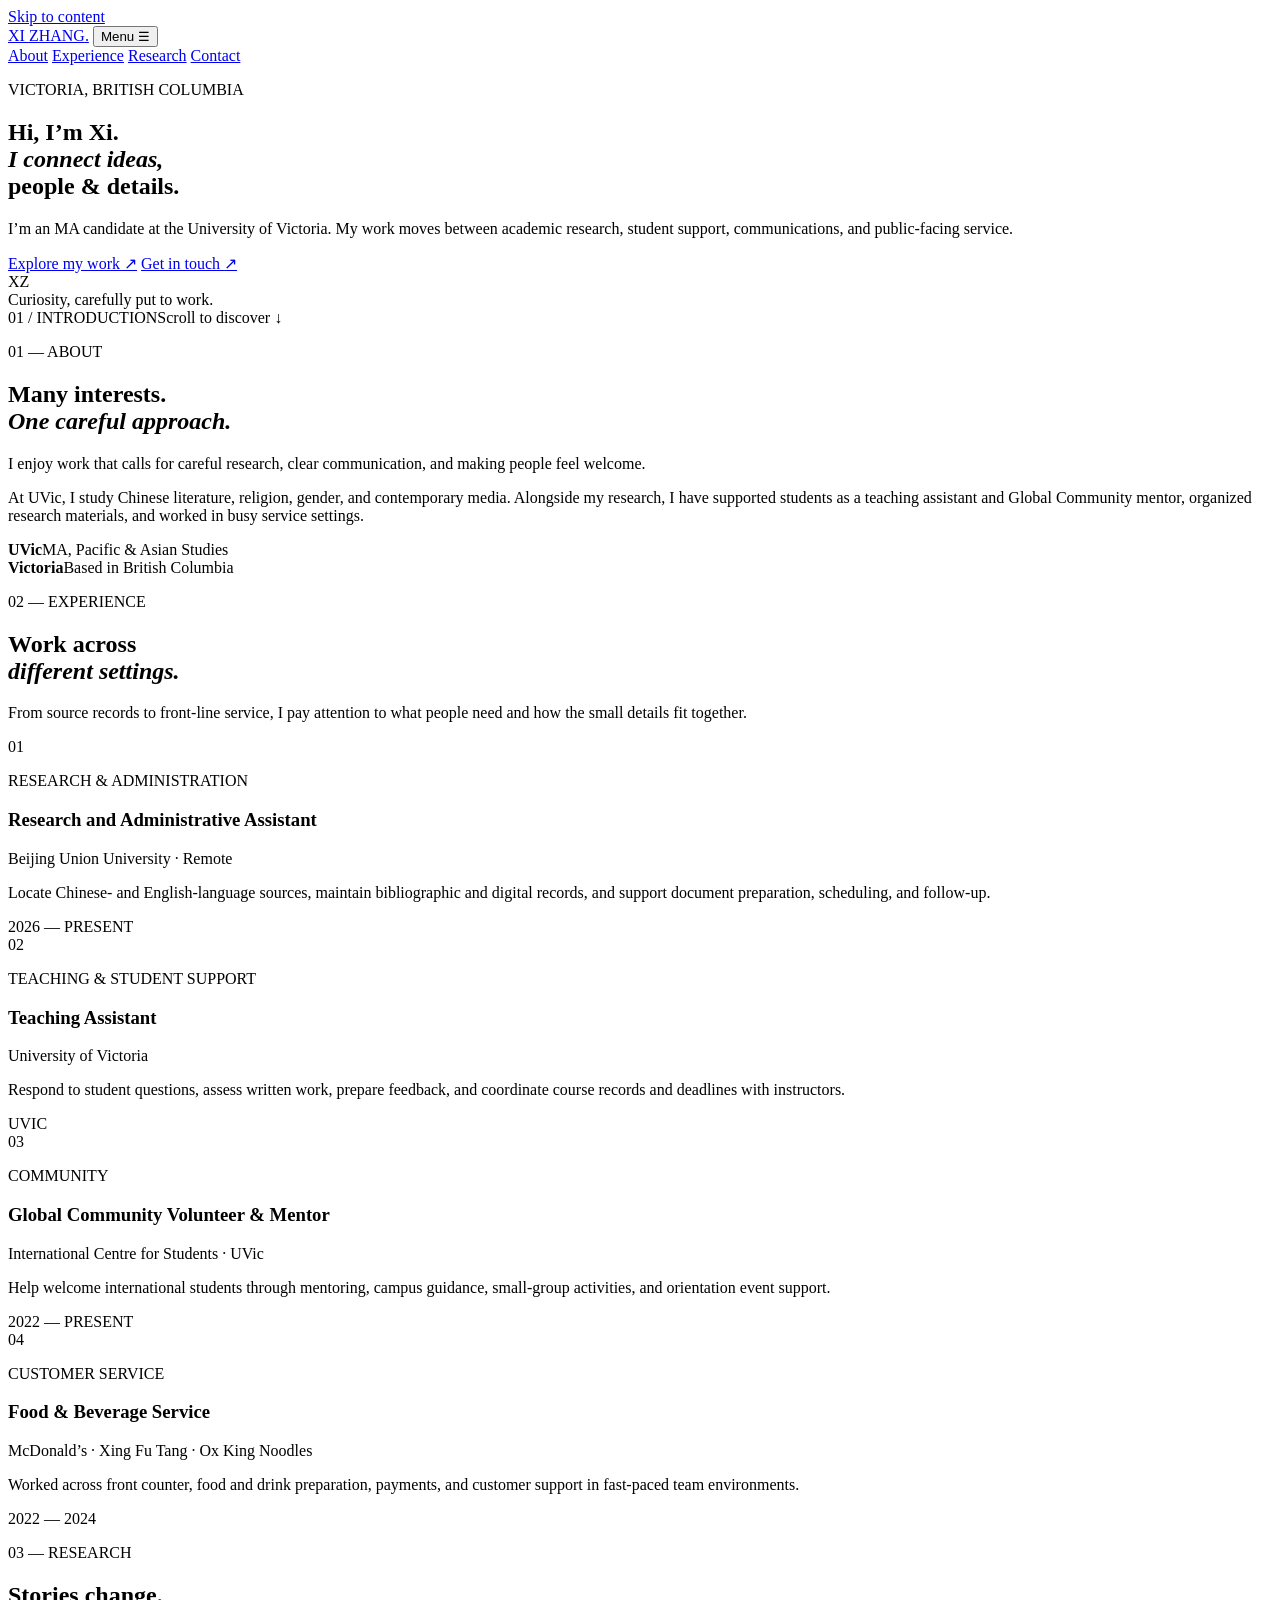
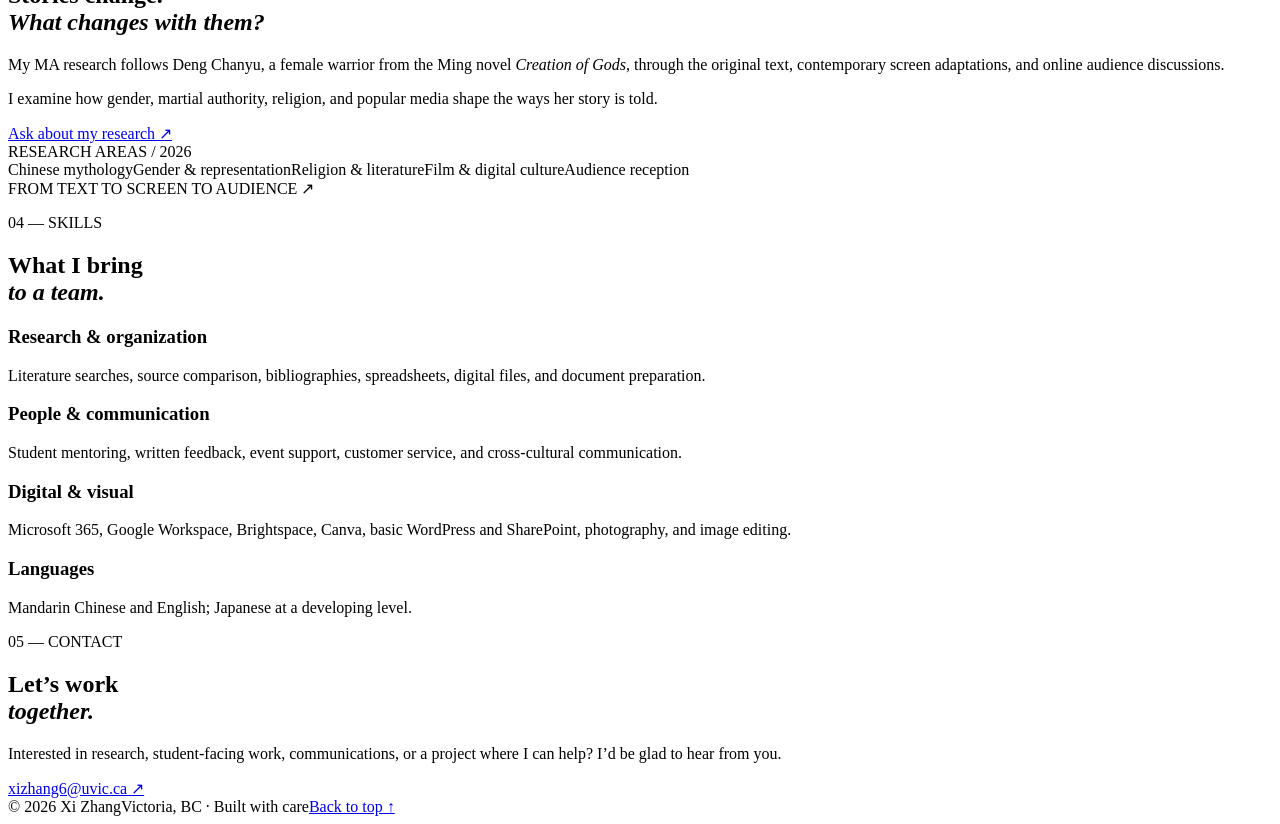
==== index.html @ 422dd157 "Add index.html for personal website" ====
<!doctype html>
<html lang="en">
<head>
  <meta charset="utf-8">
  <meta name="viewport" content="width=device-width, initial-scale=1">
  <meta name="description" content="Xi Zhang is an MA candidate in Pacific and Asian Studies at the University of Victoria, with experience in research, student support, communications, and customer service.">
  <meta name="theme-color" content="#f5f3ed">
  <title>Xi Zhang | Research, Community & Communication</title>
  <link rel="icon" href="favicon.svg" type="image/svg+xml">
  <link rel="stylesheet" href="styles.css">
</head>
<body>
  <a class="skip-link" href="#main">Skip to content</a>
  <header class="site-header">
    <div class="shell header-inner">
      <a class="wordmark" href="#top" aria-label="Xi Zhang, home">XI <span>ZHANG</span><span class="wordmark-dot">.</span></a>
      <button class="menu-button" type="button" aria-expanded="false" aria-controls="primary-nav">Menu <span aria-hidden="true">☰</span></button>
      <nav id="primary-nav" class="nav" aria-label="Primary navigation">
        <a href="#about">About</a>
        <a href="#experience">Experience</a>
        <a href="#research">Research</a>
        <a href="#contact">Contact</a>
      </nav>
    </div>
  </header>

  <main id="main">
    <section id="top" class="hero shell" aria-labelledby="hero-title">
      <div class="hero-copy">
        <p class="eyebrow"><span class="eyebrow-line"></span> VICTORIA, BRITISH COLUMBIA</p>
        <h1 id="hero-title">Hi, I’m Xi.<br><em>I connect ideas,</em><br>people &amp; details.</h1>
        <p class="hero-lede">I’m an MA candidate at the University of Victoria. My work moves between academic research, student support, communications, and public-facing service.</p>
        <div class="hero-actions">
          <a class="button button-dark" href="#experience">Explore my work <span aria-hidden="true">↗</span></a>
          <a class="text-link" href="mailto:xizhang6@uvic.ca">Get in touch <span aria-hidden="true">↗</span></a>
        </div>
      </div>
      <div class="hero-art" aria-hidden="true">
        <div class="art-grid"></div>
        <div class="art-orbit orbit-one"></div><div class="art-orbit orbit-two"></div>
        <div class="art-center"><span>X</span><span>Z</span></div>
        <div class="art-caption">Curiosity, carefully put to work.</div>
      </div>
      <div class="hero-foot"><span>01 / INTRODUCTION</span><span>Scroll to discover <span aria-hidden="true">↓</span></span></div>
    </section>

    <section id="about" class="section section-cream">
      <div class="shell about-grid">
        <div><p class="section-index">01 — ABOUT</p><h2>Many interests.<br><em>One careful approach.</em></h2></div>
        <div class="about-body">
          <p class="large-copy">I enjoy work that calls for careful research, clear communication, and making people feel welcome.</p>
          <p>At UVic, I study Chinese literature, religion, gender, and contemporary media. Alongside my research, I have supported students as a teaching assistant and Global Community mentor, organized research materials, and worked in busy service settings.</p>
          <div class="fact-row"><div><strong>UVic</strong><span>MA, Pacific &amp; Asian Studies</span></div><div><strong>Victoria</strong><span>Based in British Columbia</span></div></div>
        </div>
      </div>
    </section>

    <section id="experience" class="section shell experience-section">
      <div class="section-heading"><div><p class="section-index">02 — EXPERIENCE</p><h2>Work across<br><em>different settings.</em></h2></div><p>From source records to front-line service, I pay attention to what people need and how the small details fit together.</p></div>
      <div class="experience-list">
        <article class="experience-item"><div class="item-number">01</div><div><p class="item-kicker">RESEARCH &amp; ADMINISTRATION</p><h3>Research and Administrative Assistant</h3><p class="item-place">Beijing Union University · Remote</p></div><p>Locate Chinese- and English-language sources, maintain bibliographic and digital records, and support document preparation, scheduling, and follow-up.</p><span class="item-date">2026 — PRESENT</span></article>
        <article class="experience-item"><div class="item-number">02</div><div><p class="item-kicker">TEACHING &amp; STUDENT SUPPORT</p><h3>Teaching Assistant</h3><p class="item-place">University of Victoria</p></div><p>Respond to student questions, assess written work, prepare feedback, and coordinate course records and deadlines with instructors.</p><span class="item-date">UVIC</span></article>
        <article class="experience-item"><div class="item-number">03</div><div><p class="item-kicker">COMMUNITY</p><h3>Global Community Volunteer &amp; Mentor</h3><p class="item-place">International Centre for Students · UVic</p></div><p>Help welcome international students through mentoring, campus guidance, small-group activities, and orientation event support.</p><span class="item-date">2022 — PRESENT</span></article>
        <article class="experience-item"><div class="item-number">04</div><div><p class="item-kicker">CUSTOMER SERVICE</p><h3>Food &amp; Beverage Service</h3><p class="item-place">McDonald’s · Xing Fu Tang · Ox King Noodles</p></div><p>Worked across front counter, food and drink preparation, payments, and customer support in fast-paced team environments.</p><span class="item-date">2022 — 2024</span></article>
      </div>
    </section>

    <section id="research" class="section research-section">
      <div class="shell research-grid"><div><p class="section-index light">03 — RESEARCH</p><h2>Stories change.<br><em>What changes with them?</em></h2><p>My MA research follows Deng Chanyu, a female warrior from the Ming novel <cite>Creation of Gods</cite>, through the original text, contemporary screen adaptations, and online audience discussions.</p><p>I examine how gender, martial authority, religion, and popular media shape the ways her story is told.</p><a class="light-link" href="mailto:xizhang6@uvic.ca?subject=Research%20inquiry">Ask about my research <span aria-hidden="true">↗</span></a></div><div class="research-card"><span class="card-corner">RESEARCH AREAS / 2026</span><div class="research-terms"><span>Chinese mythology</span><span>Gender &amp; representation</span><span>Religion &amp; literature</span><span>Film &amp; digital culture</span><span>Audience reception</span></div><span class="card-bottom">FROM TEXT TO SCREEN TO AUDIENCE <span aria-hidden="true">↗</span></span></div></div>
    </section>

    <section class="section shell skills-section" aria-labelledby="skills-title"><div><p class="section-index">04 — SKILLS</p><h2 id="skills-title">What I bring<br><em>to a team.</em></h2></div><div class="skill-columns"><div><h3>Research &amp; organization</h3><p>Literature searches, source comparison, bibliographies, spreadsheets, digital files, and document preparation.</p></div><div><h3>People &amp; communication</h3><p>Student mentoring, written feedback, event support, customer service, and cross-cultural communication.</p></div><div><h3>Digital &amp; visual</h3><p>Microsoft 365, Google Workspace, Brightspace, Canva, basic WordPress and SharePoint, photography, and image editing.</p></div><div><h3>Languages</h3><p>Mandarin Chinese and English; Japanese at a developing level.</p></div></div></section>

    <section id="contact" class="contact-section"><div class="shell contact-inner"><p class="section-index light">05 — CONTACT</p><h2>Let’s work<br><em>together.</em></h2><p>Interested in research, student-facing work, communications, or a project where I can help? I’d be glad to hear from you.</p><a class="email-link" href="mailto:xizhang6@uvic.ca">xizhang6@uvic.ca <span aria-hidden="true">↗</span></a><div class="footer-line"><span>© <span id="year">2026</span> Xi Zhang</span><span>Victoria, BC · Built with care</span><a href="#top">Back to top ↑</a></div></div></section>
  </main>
  <script src="script.js" defer></script>
</body>
</html>
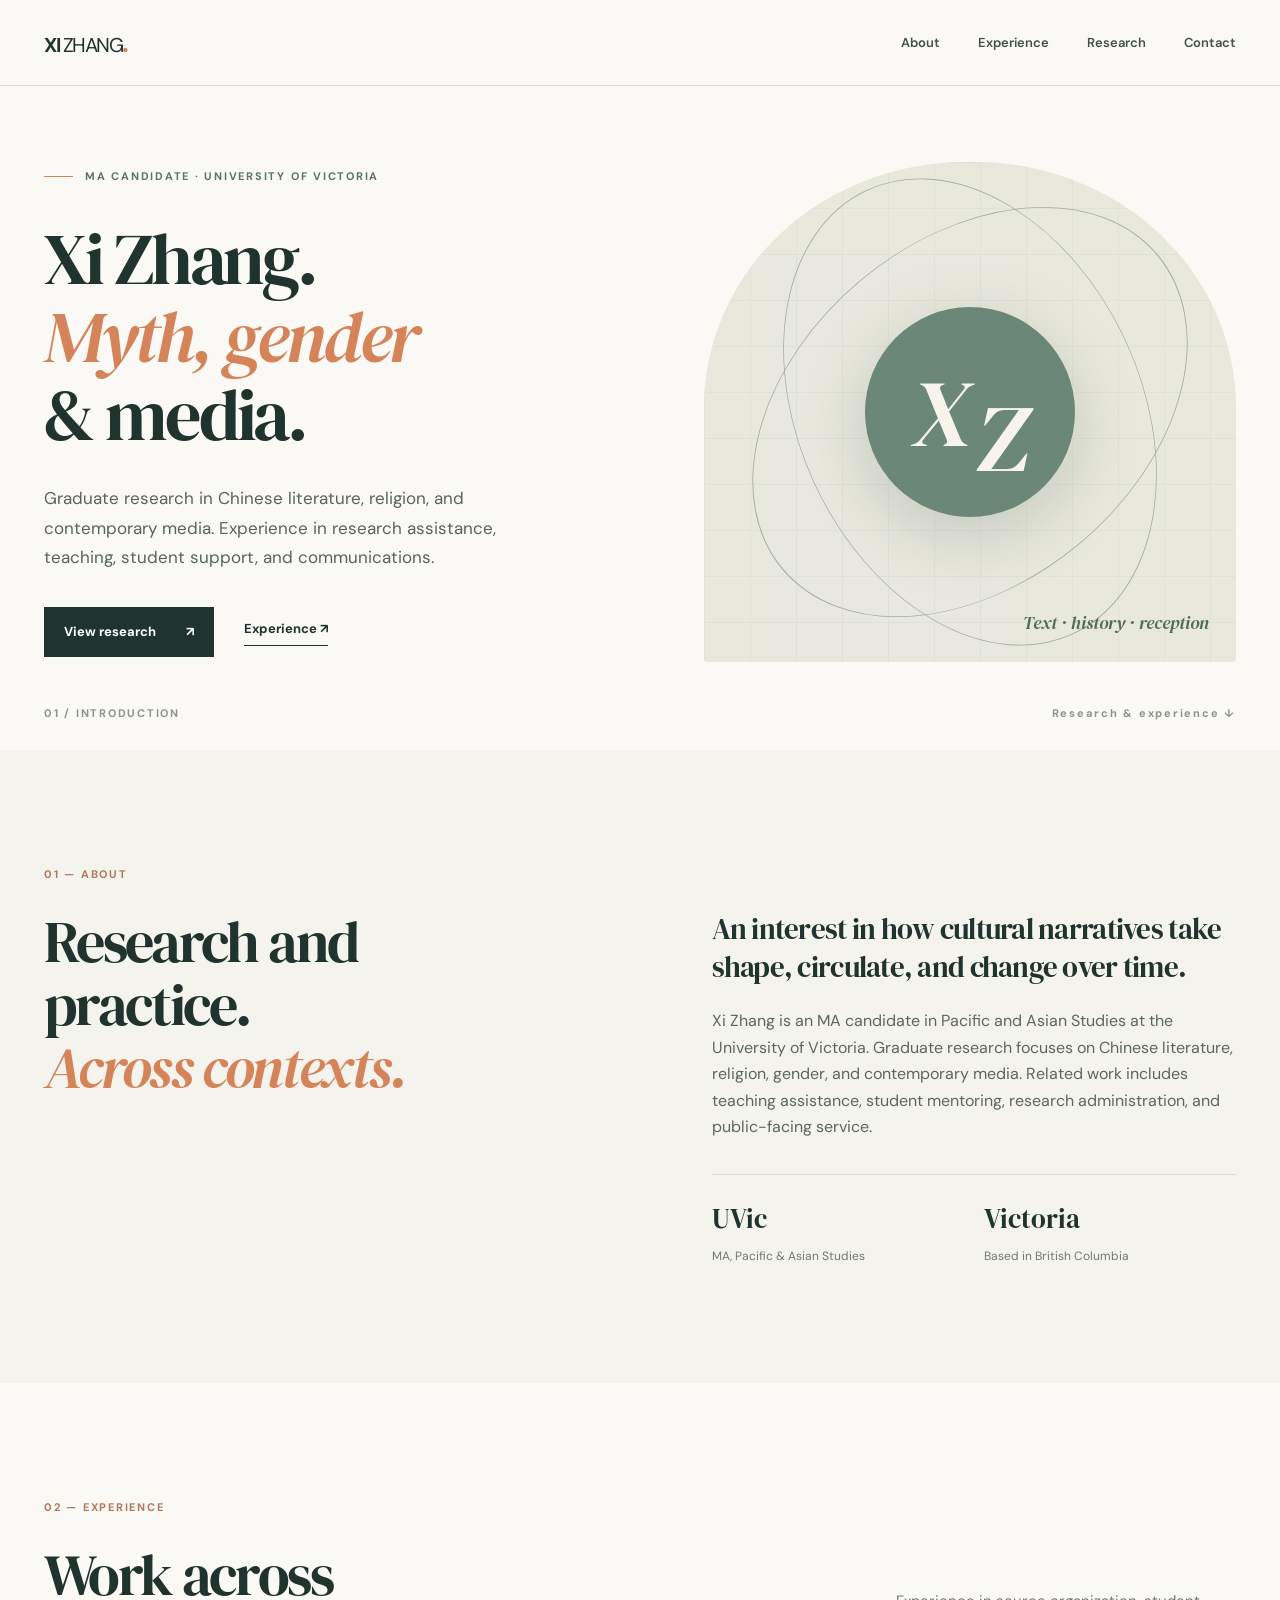
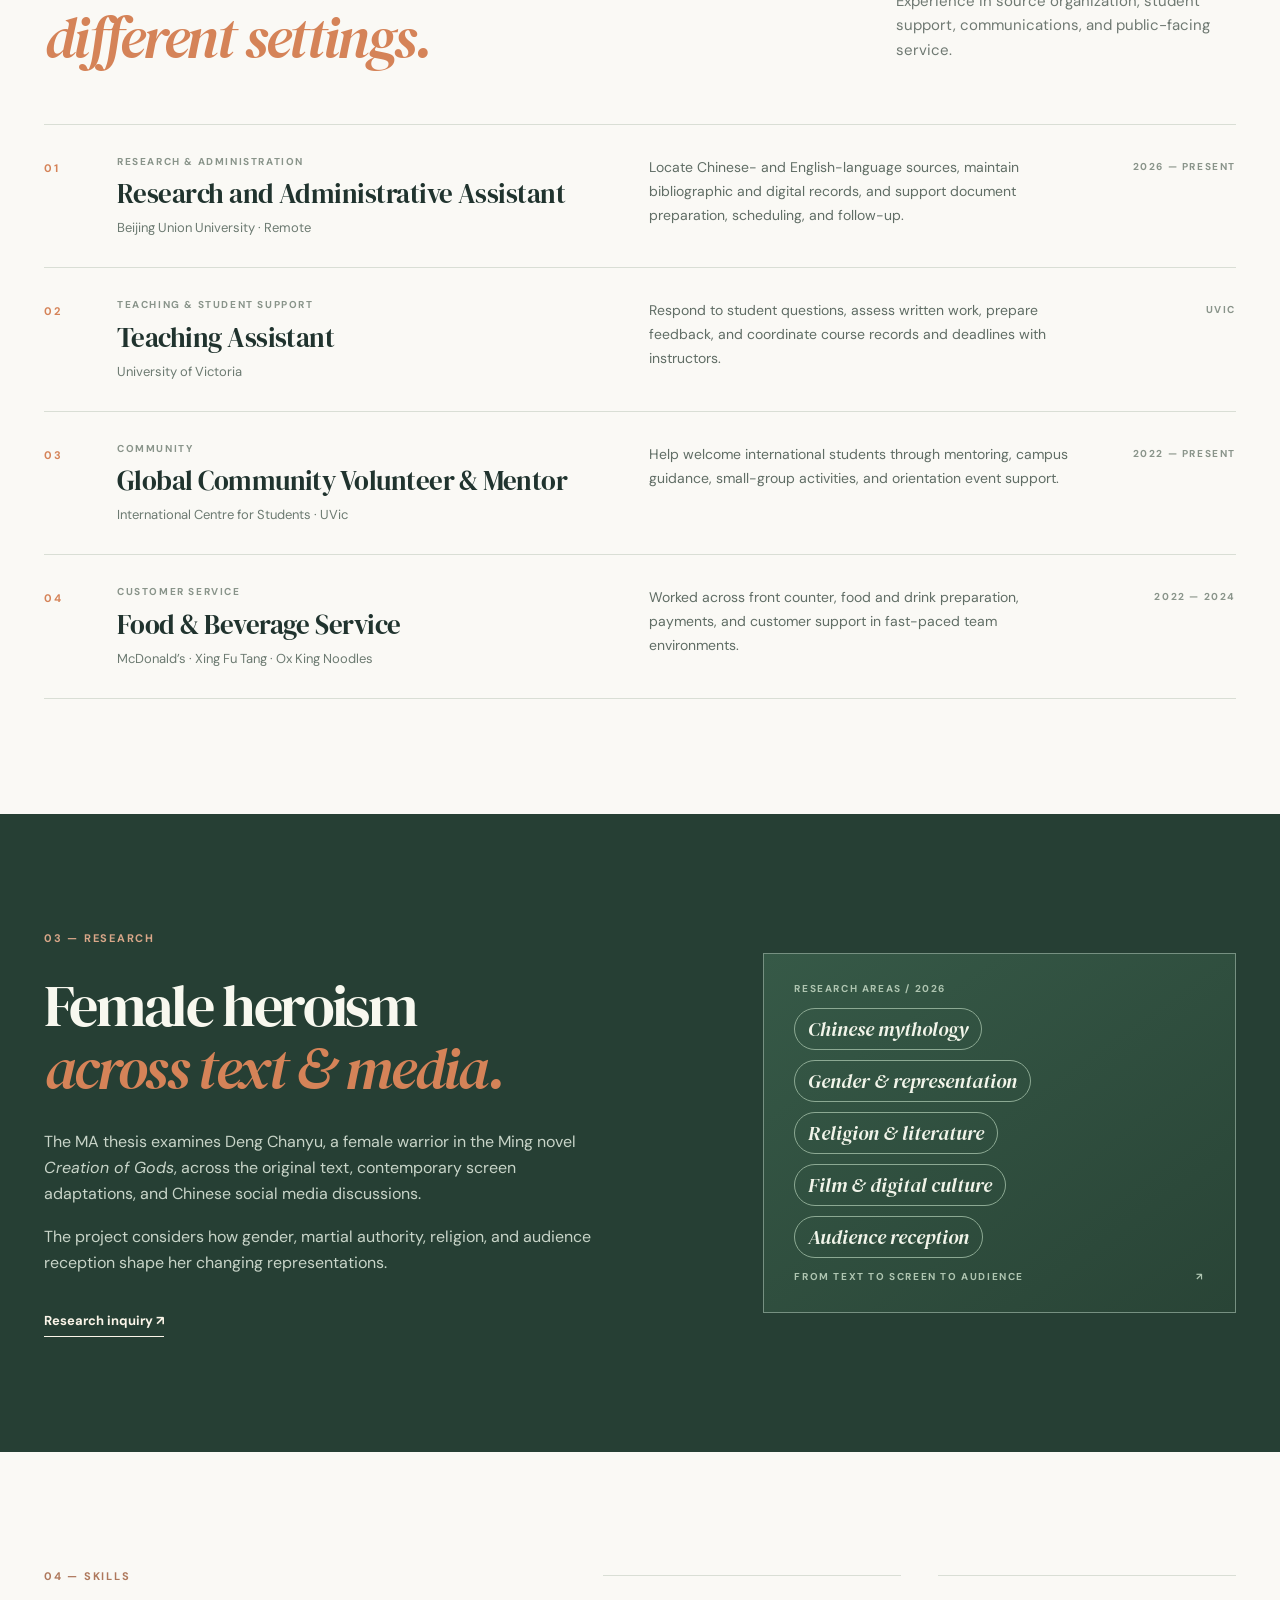
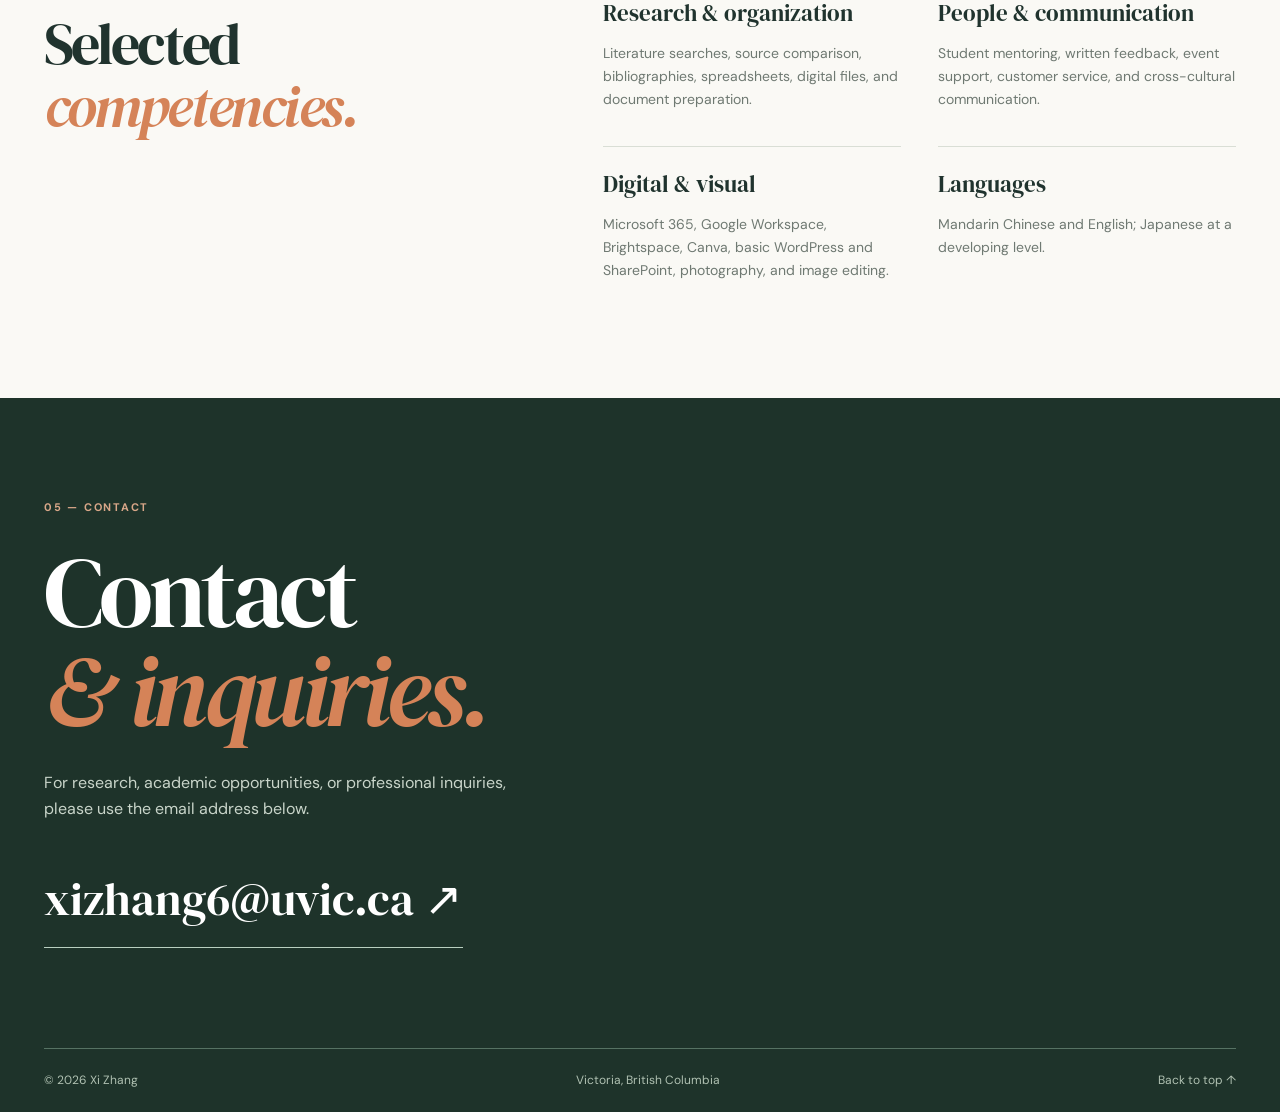
==== commit 059fa15a: "Use academic tone and third-person copy across website" ====
--- a/index.html
+++ b/index.html
@@ -5,7 +5,7 @@
   <meta name="viewport" content="width=device-width, initial-scale=1">
   <meta name="description" content="Xi Zhang is an MA candidate in Pacific and Asian Studies at the University of Victoria, with experience in research, student support, communications, and customer service.">
   <meta name="theme-color" content="#f5f3ed">
-  <title>Xi Zhang | Research, Community & Communication</title>
+  <title>Xi Zhang | Chinese Mythology, Gender & Media</title>
   <link rel="icon" href="favicon.svg" type="image/svg+xml">
   <link rel="stylesheet" href="styles.css">
 </head>
@@ -27,36 +27,36 @@
   <main id="main">
     <section id="top" class="hero shell" aria-labelledby="hero-title">
       <div class="hero-copy">
-        <p class="eyebrow"><span class="eyebrow-line"></span> VICTORIA, BRITISH COLUMBIA</p>
-        <h1 id="hero-title">Hi, I’m Xi.<br><em>I connect ideas,</em><br>people &amp; details.</h1>
-        <p class="hero-lede">I’m an MA candidate at the University of Victoria. My work moves between academic research, student support, communications, and public-facing service.</p>
+        <p class="eyebrow"><span class="eyebrow-line"></span> MA CANDIDATE · UNIVERSITY OF VICTORIA</p>
+        <h1 id="hero-title">Xi Zhang.<br><em>Myth, gender</em><br>&amp; media.</h1>
+        <p class="hero-lede">Graduate research in Chinese literature, religion, and contemporary media. Experience in research assistance, teaching, student support, and communications.</p>
         <div class="hero-actions">
-          <a class="button button-dark" href="#experience">Explore my work <span aria-hidden="true">↗</span></a>
-          <a class="text-link" href="mailto:xizhang6@uvic.ca">Get in touch <span aria-hidden="true">↗</span></a>
+          <a class="button button-dark" href="#research">View research <span aria-hidden="true">↗</span></a>
+          <a class="text-link" href="#experience">Experience <span aria-hidden="true">↗</span></a>
         </div>
       </div>
       <div class="hero-art" aria-hidden="true">
         <div class="art-grid"></div>
         <div class="art-orbit orbit-one"></div><div class="art-orbit orbit-two"></div>
         <div class="art-center"><span>X</span><span>Z</span></div>
-        <div class="art-caption">Curiosity, carefully put to work.</div>
+        <div class="art-caption">Text · history · reception</div>
       </div>
-      <div class="hero-foot"><span>01 / INTRODUCTION</span><span>Scroll to discover <span aria-hidden="true">↓</span></span></div>
+      <div class="hero-foot"><span>01 / INTRODUCTION</span><span>Research &amp; experience <span aria-hidden="true">↓</span></span></div>
     </section>
 
     <section id="about" class="section section-cream">
       <div class="shell about-grid">
-        <div><p class="section-index">01 — ABOUT</p><h2>Many interests.<br><em>One careful approach.</em></h2></div>
+        <div><p class="section-index">01 — ABOUT</p><h2>Research and practice.<br><em>Across contexts.</em></h2></div>
         <div class="about-body">
-          <p class="large-copy">I enjoy work that calls for careful research, clear communication, and making people feel welcome.</p>
-          <p>At UVic, I study Chinese literature, religion, gender, and contemporary media. Alongside my research, I have supported students as a teaching assistant and Global Community mentor, organized research materials, and worked in busy service settings.</p>
+          <p class="large-copy">An interest in how cultural narratives take shape, circulate, and change over time.</p>
+          <p>Xi Zhang is an MA candidate in Pacific and Asian Studies at the University of Victoria. Graduate research focuses on Chinese literature, religion, gender, and contemporary media. Related work includes teaching assistance, student mentoring, research administration, and public-facing service.</p>
           <div class="fact-row"><div><strong>UVic</strong><span>MA, Pacific &amp; Asian Studies</span></div><div><strong>Victoria</strong><span>Based in British Columbia</span></div></div>
         </div>
       </div>
     </section>
 
     <section id="experience" class="section shell experience-section">
-      <div class="section-heading"><div><p class="section-index">02 — EXPERIENCE</p><h2>Work across<br><em>different settings.</em></h2></div><p>From source records to front-line service, I pay attention to what people need and how the small details fit together.</p></div>
+      <div class="section-heading"><div><p class="section-index">02 — EXPERIENCE</p><h2>Work across<br><em>different settings.</em></h2></div><p>Experience in source organization, student support, communications, and public-facing service.</p></div>
       <div class="experience-list">
         <article class="experience-item"><div class="item-number">01</div><div><p class="item-kicker">RESEARCH &amp; ADMINISTRATION</p><h3>Research and Administrative Assistant</h3><p class="item-place">Beijing Union University · Remote</p></div><p>Locate Chinese- and English-language sources, maintain bibliographic and digital records, and support document preparation, scheduling, and follow-up.</p><span class="item-date">2026 — PRESENT</span></article>
         <article class="experience-item"><div class="item-number">02</div><div><p class="item-kicker">TEACHING &amp; STUDENT SUPPORT</p><h3>Teaching Assistant</h3><p class="item-place">University of Victoria</p></div><p>Respond to student questions, assess written work, prepare feedback, and coordinate course records and deadlines with instructors.</p><span class="item-date">UVIC</span></article>
@@ -66,12 +66,12 @@
     </section>
 
     <section id="research" class="section research-section">
-      <div class="shell research-grid"><div><p class="section-index light">03 — RESEARCH</p><h2>Stories change.<br><em>What changes with them?</em></h2><p>My MA research follows Deng Chanyu, a female warrior from the Ming novel <cite>Creation of Gods</cite>, through the original text, contemporary screen adaptations, and online audience discussions.</p><p>I examine how gender, martial authority, religion, and popular media shape the ways her story is told.</p><a class="light-link" href="mailto:xizhang6@uvic.ca?subject=Research%20inquiry">Ask about my research <span aria-hidden="true">↗</span></a></div><div class="research-card"><span class="card-corner">RESEARCH AREAS / 2026</span><div class="research-terms"><span>Chinese mythology</span><span>Gender &amp; representation</span><span>Religion &amp; literature</span><span>Film &amp; digital culture</span><span>Audience reception</span></div><span class="card-bottom">FROM TEXT TO SCREEN TO AUDIENCE <span aria-hidden="true">↗</span></span></div></div>
+      <div class="shell research-grid"><div><p class="section-index light">03 — RESEARCH</p><h2>Female heroism<br><em>across text &amp; media.</em></h2><p>The MA thesis examines Deng Chanyu, a female warrior in the Ming novel <cite>Creation of Gods</cite>, across the original text, contemporary screen adaptations, and Chinese social media discussions.</p><p>The project considers how gender, martial authority, religion, and audience reception shape her changing representations.</p><a class="light-link" href="mailto:xizhang6@uvic.ca?subject=Research%20inquiry">Research inquiry <span aria-hidden="true">↗</span></a></div><div class="research-card"><span class="card-corner">RESEARCH AREAS / 2026</span><div class="research-terms"><span>Chinese mythology</span><span>Gender &amp; representation</span><span>Religion &amp; literature</span><span>Film &amp; digital culture</span><span>Audience reception</span></div><span class="card-bottom">FROM TEXT TO SCREEN TO AUDIENCE <span aria-hidden="true">↗</span></span></div></div>
     </section>
 
-    <section class="section shell skills-section" aria-labelledby="skills-title"><div><p class="section-index">04 — SKILLS</p><h2 id="skills-title">What I bring<br><em>to a team.</em></h2></div><div class="skill-columns"><div><h3>Research &amp; organization</h3><p>Literature searches, source comparison, bibliographies, spreadsheets, digital files, and document preparation.</p></div><div><h3>People &amp; communication</h3><p>Student mentoring, written feedback, event support, customer service, and cross-cultural communication.</p></div><div><h3>Digital &amp; visual</h3><p>Microsoft 365, Google Workspace, Brightspace, Canva, basic WordPress and SharePoint, photography, and image editing.</p></div><div><h3>Languages</h3><p>Mandarin Chinese and English; Japanese at a developing level.</p></div></div></section>
+    <section class="section shell skills-section" aria-labelledby="skills-title"><div><p class="section-index">04 — SKILLS</p><h2 id="skills-title">Selected<br><em>competencies.</em></h2></div><div class="skill-columns"><div><h3>Research &amp; organization</h3><p>Literature searches, source comparison, bibliographies, spreadsheets, digital files, and document preparation.</p></div><div><h3>People &amp; communication</h3><p>Student mentoring, written feedback, event support, customer service, and cross-cultural communication.</p></div><div><h3>Digital &amp; visual</h3><p>Microsoft 365, Google Workspace, Brightspace, Canva, basic WordPress and SharePoint, photography, and image editing.</p></div><div><h3>Languages</h3><p>Mandarin Chinese and English; Japanese at a developing level.</p></div></div></section>
 
-    <section id="contact" class="contact-section"><div class="shell contact-inner"><p class="section-index light">05 — CONTACT</p><h2>Let’s work<br><em>together.</em></h2><p>Interested in research, student-facing work, communications, or a project where I can help? I’d be glad to hear from you.</p><a class="email-link" href="mailto:xizhang6@uvic.ca">xizhang6@uvic.ca <span aria-hidden="true">↗</span></a><div class="footer-line"><span>© <span id="year">2026</span> Xi Zhang</span><span>Victoria, BC · Built with care</span><a href="#top">Back to top ↑</a></div></div></section>
+    <section id="contact" class="contact-section"><div class="shell contact-inner"><p class="section-index light">05 — CONTACT</p><h2>Contact<br><em>&amp; inquiries.</em></h2><p>For research, academic opportunities, or professional inquiries, please use the email address below.</p><a class="email-link" href="mailto:xizhang6@uvic.ca">xizhang6@uvic.ca <span aria-hidden="true">↗</span></a><div class="footer-line"><span>© <span id="year">2026</span> Xi Zhang</span><span>Victoria, British Columbia</span><a href="#top">Back to top ↑</a></div></div></section>
   </main>
   <script src="script.js" defer></script>
 </body>
--- a/styles.css
+++ b/styles.css
@@ -0,0 +1,5 @@
+@import url('https://fonts.googleapis.com/css2?family=DM+Sans:wght@400;500;600;700&family=DM+Serif+Display:ital@0;1&display=swap');
+:root{--ink:#20332e;--cream:#f5f3ed;--paper:#faf9f5;--muted:#6f7972;--line:#d9ded5;--orange:#d58358;--serif:'DM Serif Display',Georgia,serif;--sans:'DM Sans',Arial,sans-serif}*{box-sizing:border-box}html{scroll-behavior:smooth}body{margin:0;background:var(--paper);color:var(--ink);font-family:var(--sans);font-size:16px;line-height:1.65}a{color:inherit}button{font:inherit}.shell{width:min(100% - 88px,1220px);margin-inline:auto}.skip-link{position:absolute;top:-60px;left:16px;z-index:10;background:white;padding:10px 14px}.skip-link:focus{top:8px}.site-header{height:86px;border-bottom:1px solid var(--line);background:var(--paper);position:relative;z-index:5}.header-inner{height:100%;display:flex;align-items:center;justify-content:space-between}.wordmark{font-size:20px;font-weight:700;letter-spacing:-.075em;text-decoration:none;line-height:1}.wordmark span:not(.wordmark-dot){font-weight:400}.wordmark-dot{color:var(--orange);font-size:27px}.nav{display:flex;gap:38px}.nav a{text-decoration:none;color:#41504a;font-size:13px;font-weight:600}.nav a:hover,.nav a:focus-visible,.text-link:hover{color:#bb6d46}.menu-button{display:none}.hero{min-height:660px;display:grid;grid-template-columns:1.06fr .94fr;gap:5%;align-items:center;position:relative;padding-block:76px 88px}.hero-copy{z-index:1}.eyebrow,.section-index,.item-kicker,.item-date,.item-number,.card-corner,.card-bottom,.hero-foot{font-size:11px;letter-spacing:.16em;font-weight:700}.eyebrow{display:flex;gap:12px;align-items:center;margin:0 0 34px;color:#5b7467}.eyebrow-line{width:29px;height:1px;background:var(--orange)}h1,h2,h3,p{margin-top:0}h1,h2{font-family:var(--serif);font-weight:400;letter-spacing:-.046em;line-height:1.09}h1{font-size:clamp(56px,5.6vw,88px);margin:0 0 30px}h1 em,h2 em{font-weight:400;color:var(--orange)}.hero-lede{max-width:505px;font-size:17px;line-height:1.75;color:#57635d;margin-bottom:34px}.hero-actions{display:flex;align-items:center;gap:30px}.button{display:inline-flex;gap:30px;align-items:center;padding:14px 20px;text-decoration:none;font-size:13px;font-weight:700}.button-dark{background:var(--ink);color:white}.button-dark:hover{background:#365c4d}.text-link,.light-link{font-weight:700;font-size:13px;text-decoration:none;border-bottom:1px solid currentColor;padding-bottom:5px}.hero-art{height:500px;background:#e9e8de;position:relative;overflow:hidden;border-radius:49% 49% 3px 3px}.art-grid{position:absolute;inset:0;background-image:linear-gradient(#cdd4c9 1px,transparent 1px),linear-gradient(90deg,#cdd4c9 1px,transparent 1px);background-size:46px 46px;opacity:.32}.art-orbit{position:absolute;border:1px solid #a3ae9f;border-radius:50%;width:490px;height:490px;top:50%;left:50%;transform:translate(-50%,-50%) rotate(-25deg) scaleX(.7)}.orbit-two{transform:translate(-50%,-50%) rotate(50deg) scaleX(.7)}.art-center{position:absolute;top:50%;left:50%;transform:translate(-50%,-50%);width:210px;height:210px;background:#6b8778;border-radius:50%;display:flex;align-items:center;justify-content:center;gap:7px;color:#f8f4ec;font-family:var(--serif);font-size:95px;font-style:italic;line-height:1;box-shadow:0 18px 65px #56705d40}.art-center span:last-child{transform:translateY(25px)}.art-caption{position:absolute;bottom:24px;right:27px;font-family:var(--serif);font-style:italic;font-size:18px;color:#536d5c}.hero-foot{position:absolute;left:0;right:0;bottom:28px;display:flex;justify-content:space-between;color:#89948a}.section{padding-block:115px}.section-cream{background:var(--cream)}.about-grid{display:grid;grid-template-columns:1fr 1fr;gap:12%}.section-index{color:#ae785c;margin:0 0 28px}.section-index.light{color:#d9a789}h2{font-size:clamp(45px,4.5vw,68px);margin:0}.about-body{padding-top:46px}.about-body p{color:#5a675f}.about-body .large-copy{font-family:var(--serif);font-size:29px;line-height:1.3;color:var(--ink);letter-spacing:-.025em;margin-bottom:22px}.fact-row{display:grid;grid-template-columns:1fr 1fr;border-top:1px solid var(--line);margin-top:34px;padding-top:22px;gap:20px}.fact-row strong{display:block;font-family:var(--serif);font-size:27px;font-weight:400}.fact-row span{font-size:12px;color:var(--muted)}.section-heading{display:flex;align-items:end;justify-content:space-between;gap:65px;margin-bottom:54px}.section-heading>p{max-width:340px;color:var(--muted);font-size:15px;margin-bottom:7px}.experience-list{border-top:1px solid var(--line)}.experience-item{display:grid;grid-template-columns:45px minmax(265px,1.15fr) minmax(220px,1fr) 120px;gap:28px;padding:29px 0;border-bottom:1px solid var(--line);align-items:start}.item-number{color:var(--orange);padding-top:5px}.item-kicker{color:#89948a;font-size:10px;margin-bottom:8px}.experience-item h3{font-family:var(--serif);font-size:27px;font-weight:400;line-height:1.17;letter-spacing:-.02em;margin-bottom:7px}.item-place{font-size:13px;color:#6c7a71;margin-bottom:0}.experience-item>p{font-size:14px;color:#606d65;line-height:1.7;margin:2px 0 0}.item-date{color:#89948a;text-align:right;padding-top:5px;font-size:10px}.research-section{background:#263f34;color:#f8f8ef}.research-grid{display:grid;grid-template-columns:1fr .82fr;gap:12%;align-items:center}.research-grid h2{margin-bottom:28px}.research-grid>div>p:not(.section-index){color:#c8d4c8;max-width:560px}.research-grid cite{font-style:italic}.light-link{display:inline-block;margin-top:17px;color:#fbf5e9}.research-card{min-height:360px;border:1px solid #769081;padding:27px 30px;display:flex;flex-direction:column;justify-content:space-between;background:linear-gradient(145deg,#365947,#294436)}.card-corner,.card-bottom{color:#afc5b1;font-size:10px}.research-terms{display:flex;flex-wrap:wrap;gap:10px}.research-terms span{border:1px solid #8ca993;border-radius:100px;padding:8px 13px;font-family:var(--serif);font-style:italic;font-size:20px;line-height:1.2;color:#f1f4e9}.card-bottom{display:flex;justify-content:space-between}.skills-section{display:grid;grid-template-columns:.82fr 1.18fr;gap:10%}.skill-columns{display:grid;grid-template-columns:1fr 1fr;gap:35px 37px;padding-top:8px}.skill-columns>div{border-top:1px solid var(--line);padding-top:19px}.skill-columns h3{font-family:var(--serif);font-size:23px;font-weight:400;margin-bottom:9px}.skill-columns p{color:var(--muted);font-size:14px;margin:0}.contact-section{background:#1e332a;color:white;padding-top:100px}.contact-inner h2{font-size:clamp(62px,7.7vw,120px);line-height:1;margin-bottom:29px}.contact-inner>p:not(.section-index){color:#c9d5ca;max-width:490px}.email-link{display:inline-block;margin:22px 0 100px;font-family:var(--serif);font-size:clamp(27px,3.6vw,52px);text-decoration:none;border-bottom:1px solid #b9cfc0;padding-bottom:10px;overflow-wrap:anywhere}.email-link:hover{color:#e0ab87}.footer-line{display:flex;justify-content:space-between;gap:20px;border-top:1px solid #567263;padding:22px 0;font-size:12px;color:#b0c1b2}.footer-line a{text-decoration:none}.footer-line a:hover{color:white}a:focus-visible,button:focus-visible{outline:3px solid var(--orange);outline-offset:4px}
+@media(max-width:900px){.shell{width:min(100% - 48px,1220px)}.hero{min-height:0;grid-template-columns:1fr .75fr;gap:25px;padding-block:80px 90px}.hero-art{height:400px}h1{font-size:clamp(50px,6vw,75px)}.experience-item{grid-template-columns:35px 1fr 1fr;gap:17px}.item-date{grid-column:2 / -1;text-align:left;padding:0}.research-grid{gap:6%}}
+@media(max-width:680px){.shell{width:min(100% - 36px,1220px)}.site-header{height:70px}.menu-button{display:flex;align-items:center;gap:9px;background:none;border:0;color:var(--ink);font-weight:700;cursor:pointer}.nav{display:none;position:absolute;top:70px;left:0;right:0;background:var(--paper);padding:18px;box-shadow:0 10px 18px #20332e19;flex-direction:column;gap:0}.nav.open{display:flex}.nav a{padding:11px 7px}.hero{display:flex;flex-direction:column;align-items:stretch;padding:65px 0 75px;gap:42px}.hero h1{font-size:clamp(51px,12vw,76px)}.hero-art{height:300px;border-radius:170px 170px 3px 3px}.art-orbit{width:330px;height:330px}.art-center{width:150px;height:150px;font-size:70px}.hero-foot{bottom:22px}.section{padding-block:76px}.about-grid,.research-grid,.skills-section{grid-template-columns:1fr;gap:32px}.about-body{padding-top:0}.section-heading{display:block;margin-bottom:35px}.section-heading>p{margin-top:23px}.experience-item{grid-template-columns:27px 1fr;gap:7px 14px}.experience-item>p,.item-date{grid-column:2;max-width:440px}.experience-item>p{margin-top:5px}.item-date{margin-top:5px}.research-card{min-height:300px}.skills-section{gap:32px}.skill-columns{gap:30px 20px}.contact-section{padding-top:76px}.email-link{margin-bottom:76px}.footer-line{flex-wrap:wrap}}
+@media(max-width:420px){.hero-actions{gap:20px}.button{gap:10px;padding:13px 15px}.hero-lede{font-size:15px}.skill-columns{grid-template-columns:1fr}.fact-row{grid-template-columns:1fr 1fr}.footer-line span:nth-child(2){display:none}}@media(prefers-reduced-motion:reduce){html{scroll-behavior:auto}}
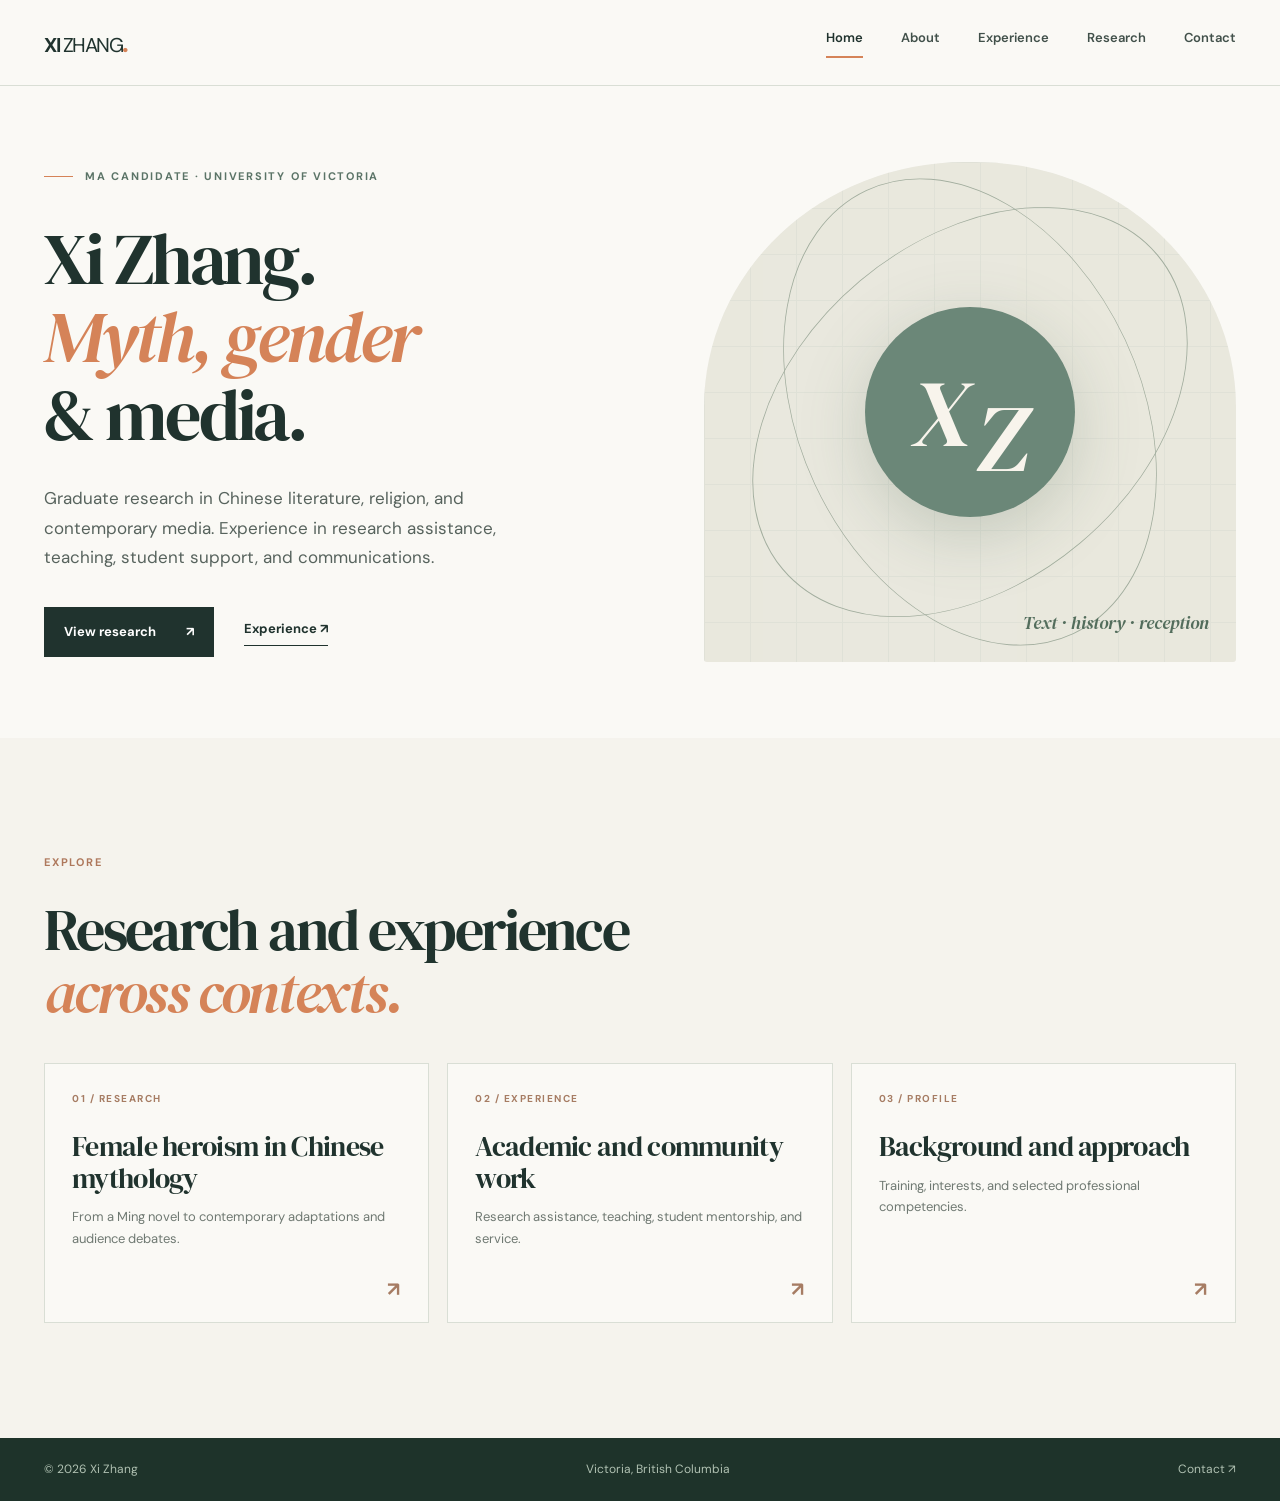
==== commit 8468cbeb: "Split personal website into dedicated pages" ====
--- a/index.html
+++ b/index.html
@@ -3,9 +3,9 @@
 <head>
   <meta charset="utf-8">
   <meta name="viewport" content="width=device-width, initial-scale=1">
-  <meta name="description" content="Xi Zhang is an MA candidate in Pacific and Asian Studies at the University of Victoria, with experience in research, student support, communications, and customer service.">
+  <meta name="description" content="Xi Zhang is an MA candidate in Pacific and Asian Studies at the University of Victoria. Research in Chinese mythology, gender, and contemporary media.">
   <meta name="theme-color" content="#f5f3ed">
-  <title>Xi Zhang | Chinese Mythology, Gender & Media</title>
+  <title>Chinese Mythology, Gender & Media | Xi Zhang</title>
   <link rel="icon" href="favicon.svg" type="image/svg+xml">
   <link rel="stylesheet" href="styles.css">
 </head>
@@ -13,66 +13,30 @@
   <a class="skip-link" href="#main">Skip to content</a>
   <header class="site-header">
     <div class="shell header-inner">
-      <a class="wordmark" href="#top" aria-label="Xi Zhang, home">XI <span>ZHANG</span><span class="wordmark-dot">.</span></a>
+      <a class="wordmark" href="index.html" aria-label="Xi Zhang, home">XI <span>ZHANG</span><span class="wordmark-dot">.</span></a>
       <button class="menu-button" type="button" aria-expanded="false" aria-controls="primary-nav">Menu <span aria-hidden="true">☰</span></button>
-      <nav id="primary-nav" class="nav" aria-label="Primary navigation">
-        <a href="#about">About</a>
-        <a href="#experience">Experience</a>
-        <a href="#research">Research</a>
-        <a href="#contact">Contact</a>
-      </nav>
+      <nav id="primary-nav" class="nav" aria-label="Primary navigation"><a href="index.html" aria-current="page">Home</a><a href="about.html">About</a><a href="experience.html">Experience</a><a href="research.html">Research</a><a href="contact.html">Contact</a></nav>
     </div>
   </header>
-
   <main id="main">
-    <section id="top" class="hero shell" aria-labelledby="hero-title">
+    <section class="hero shell page-home" aria-labelledby="hero-title">
       <div class="hero-copy">
         <p class="eyebrow"><span class="eyebrow-line"></span> MA CANDIDATE · UNIVERSITY OF VICTORIA</p>
         <h1 id="hero-title">Xi Zhang.<br><em>Myth, gender</em><br>&amp; media.</h1>
         <p class="hero-lede">Graduate research in Chinese literature, religion, and contemporary media. Experience in research assistance, teaching, student support, and communications.</p>
-        <div class="hero-actions">
-          <a class="button button-dark" href="#research">View research <span aria-hidden="true">↗</span></a>
-          <a class="text-link" href="#experience">Experience <span aria-hidden="true">↗</span></a>
-        </div>
+        <div class="hero-actions"><a class="button button-dark" href="research.html">View research <span aria-hidden="true">↗</span></a><a class="text-link" href="experience.html">Experience <span aria-hidden="true">↗</span></a></div>
       </div>
-      <div class="hero-art" aria-hidden="true">
-        <div class="art-grid"></div>
-        <div class="art-orbit orbit-one"></div><div class="art-orbit orbit-two"></div>
-        <div class="art-center"><span>X</span><span>Z</span></div>
-        <div class="art-caption">Text · history · reception</div>
-      </div>
-      <div class="hero-foot"><span>01 / INTRODUCTION</span><span>Research &amp; experience <span aria-hidden="true">↓</span></span></div>
+      <div class="hero-art" aria-hidden="true"><div class="art-grid"></div><div class="art-orbit orbit-one"></div><div class="art-orbit orbit-two"></div><div class="art-center"><span>X</span><span>Z</span></div><div class="art-caption">Text · history · reception</div></div>
     </section>
-
-    <section id="about" class="section section-cream">
-      <div class="shell about-grid">
-        <div><p class="section-index">01 — ABOUT</p><h2>Research and practice.<br><em>Across contexts.</em></h2></div>
-        <div class="about-body">
-          <p class="large-copy">An interest in how cultural narratives take shape, circulate, and change over time.</p>
-          <p>Xi Zhang is an MA candidate in Pacific and Asian Studies at the University of Victoria. Graduate research focuses on Chinese literature, religion, gender, and contemporary media. Related work includes teaching assistance, student mentoring, research administration, and public-facing service.</p>
-          <div class="fact-row"><div><strong>UVic</strong><span>MA, Pacific &amp; Asian Studies</span></div><div><strong>Victoria</strong><span>Based in British Columbia</span></div></div>
-        </div>
-      </div>
-    </section>
-
-    <section id="experience" class="section shell experience-section">
-      <div class="section-heading"><div><p class="section-index">02 — EXPERIENCE</p><h2>Work across<br><em>different settings.</em></h2></div><p>Experience in source organization, student support, communications, and public-facing service.</p></div>
-      <div class="experience-list">
-        <article class="experience-item"><div class="item-number">01</div><div><p class="item-kicker">RESEARCH &amp; ADMINISTRATION</p><h3>Research and Administrative Assistant</h3><p class="item-place">Beijing Union University · Remote</p></div><p>Locate Chinese- and English-language sources, maintain bibliographic and digital records, and support document preparation, scheduling, and follow-up.</p><span class="item-date">2026 — PRESENT</span></article>
-        <article class="experience-item"><div class="item-number">02</div><div><p class="item-kicker">TEACHING &amp; STUDENT SUPPORT</p><h3>Teaching Assistant</h3><p class="item-place">University of Victoria</p></div><p>Respond to student questions, assess written work, prepare feedback, and coordinate course records and deadlines with instructors.</p><span class="item-date">UVIC</span></article>
-        <article class="experience-item"><div class="item-number">03</div><div><p class="item-kicker">COMMUNITY</p><h3>Global Community Volunteer &amp; Mentor</h3><p class="item-place">International Centre for Students · UVic</p></div><p>Help welcome international students through mentoring, campus guidance, small-group activities, and orientation event support.</p><span class="item-date">2022 — PRESENT</span></article>
-        <article class="experience-item"><div class="item-number">04</div><div><p class="item-kicker">CUSTOMER SERVICE</p><h3>Food &amp; Beverage Service</h3><p class="item-place">McDonald’s · Xing Fu Tang · Ox King Noodles</p></div><p>Worked across front counter, food and drink preparation, payments, and customer support in fast-paced team environments.</p><span class="item-date">2022 — 2024</span></article>
-      </div>
-    </section>
-
-    <section id="research" class="section research-section">
-      <div class="shell research-grid"><div><p class="section-index light">03 — RESEARCH</p><h2>Female heroism<br><em>across text &amp; media.</em></h2><p>The MA thesis examines Deng Chanyu, a female warrior in the Ming novel <cite>Creation of Gods</cite>, across the original text, contemporary screen adaptations, and Chinese social media discussions.</p><p>The project considers how gender, martial authority, religion, and audience reception shape her changing representations.</p><a class="light-link" href="mailto:xizhang6@uvic.ca?subject=Research%20inquiry">Research inquiry <span aria-hidden="true">↗</span></a></div><div class="research-card"><span class="card-corner">RESEARCH AREAS / 2026</span><div class="research-terms"><span>Chinese mythology</span><span>Gender &amp; representation</span><span>Religion &amp; literature</span><span>Film &amp; digital culture</span><span>Audience reception</span></div><span class="card-bottom">FROM TEXT TO SCREEN TO AUDIENCE <span aria-hidden="true">↗</span></span></div></div>
-    </section>
-
-    <section class="section shell skills-section" aria-labelledby="skills-title"><div><p class="section-index">04 — SKILLS</p><h2 id="skills-title">Selected<br><em>competencies.</em></h2></div><div class="skill-columns"><div><h3>Research &amp; organization</h3><p>Literature searches, source comparison, bibliographies, spreadsheets, digital files, and document preparation.</p></div><div><h3>People &amp; communication</h3><p>Student mentoring, written feedback, event support, customer service, and cross-cultural communication.</p></div><div><h3>Digital &amp; visual</h3><p>Microsoft 365, Google Workspace, Brightspace, Canva, basic WordPress and SharePoint, photography, and image editing.</p></div><div><h3>Languages</h3><p>Mandarin Chinese and English; Japanese at a developing level.</p></div></div></section>
-
-    <section id="contact" class="contact-section"><div class="shell contact-inner"><p class="section-index light">05 — CONTACT</p><h2>Contact<br><em>&amp; inquiries.</em></h2><p>For research, academic opportunities, or professional inquiries, please use the email address below.</p><a class="email-link" href="mailto:xizhang6@uvic.ca">xizhang6@uvic.ca <span aria-hidden="true">↗</span></a><div class="footer-line"><span>© <span id="year">2026</span> Xi Zhang</span><span>Victoria, British Columbia</span><a href="#top">Back to top ↑</a></div></div></section>
-  </main>
+    <section class="section section-cream home-overview"><div class="shell"><p class="section-index">EXPLORE</p><h2>Research and experience<br><em>across contexts.</em></h2><div class="page-card-grid">
+      <a class="page-card" href="research.html"><span>01 / RESEARCH</span><strong>Female heroism in Chinese mythology</strong><p>From a Ming novel to contemporary adaptations and audience debates.</p><span class="card-arrow" aria-hidden="true">↗</span></a>
+      <a class="page-card" href="experience.html"><span>02 / EXPERIENCE</span><strong>Academic and community work</strong><p>Research assistance, teaching, student mentorship, and service.</p><span class="card-arrow" aria-hidden="true">↗</span></a>
+      <a class="page-card" href="about.html"><span>03 / PROFILE</span><strong>Background and approach</strong><p>Training, interests, and selected professional competencies.</p><span class="card-arrow" aria-hidden="true">↗</span></a>
+    </div></div></section>
+</main>
+  <footer class="site-footer">
+    <div class="shell footer-line"><span>© <span id="year">2026</span> Xi Zhang</span><span>Victoria, British Columbia</span><a href="contact.html">Contact ↗</a></div>
+  </footer>
   <script src="script.js" defer></script>
 </body>
 </html>
--- a/styles.css
+++ b/styles.css
@@ -3,3 +3,37 @@
 @media(max-width:900px){.shell{width:min(100% - 48px,1220px)}.hero{min-height:0;grid-template-columns:1fr .75fr;gap:25px;padding-block:80px 90px}.hero-art{height:400px}h1{font-size:clamp(50px,6vw,75px)}.experience-item{grid-template-columns:35px 1fr 1fr;gap:17px}.item-date{grid-column:2 / -1;text-align:left;padding:0}.research-grid{gap:6%}}
 @media(max-width:680px){.shell{width:min(100% - 36px,1220px)}.site-header{height:70px}.menu-button{display:flex;align-items:center;gap:9px;background:none;border:0;color:var(--ink);font-weight:700;cursor:pointer}.nav{display:none;position:absolute;top:70px;left:0;right:0;background:var(--paper);padding:18px;box-shadow:0 10px 18px #20332e19;flex-direction:column;gap:0}.nav.open{display:flex}.nav a{padding:11px 7px}.hero{display:flex;flex-direction:column;align-items:stretch;padding:65px 0 75px;gap:42px}.hero h1{font-size:clamp(51px,12vw,76px)}.hero-art{height:300px;border-radius:170px 170px 3px 3px}.art-orbit{width:330px;height:330px}.art-center{width:150px;height:150px;font-size:70px}.hero-foot{bottom:22px}.section{padding-block:76px}.about-grid,.research-grid,.skills-section{grid-template-columns:1fr;gap:32px}.about-body{padding-top:0}.section-heading{display:block;margin-bottom:35px}.section-heading>p{margin-top:23px}.experience-item{grid-template-columns:27px 1fr;gap:7px 14px}.experience-item>p,.item-date{grid-column:2;max-width:440px}.experience-item>p{margin-top:5px}.item-date{margin-top:5px}.research-card{min-height:300px}.skills-section{gap:32px}.skill-columns{gap:30px 20px}.contact-section{padding-top:76px}.email-link{margin-bottom:76px}.footer-line{flex-wrap:wrap}}
 @media(max-width:420px){.hero-actions{gap:20px}.button{gap:10px;padding:13px 15px}.hero-lede{font-size:15px}.skill-columns{grid-template-columns:1fr}.fact-row{grid-template-columns:1fr 1fr}.footer-line span:nth-child(2){display:none}}@media(prefers-reduced-motion:reduce){html{scroll-behavior:auto}}
+
+/* Separate pages */
+.nav a[aria-current="page"]{color:var(--ink);border-bottom:2px solid var(--orange);padding-bottom:7px}
+.page-home{min-height:620px;padding-bottom:76px}
+.home-overview h2{margin-bottom:38px}
+.page-card-grid{display:grid;grid-template-columns:repeat(3,1fr);gap:18px}
+.page-card{position:relative;display:flex;flex-direction:column;min-height:260px;padding:27px;border:1px solid var(--line);background:var(--paper);text-decoration:none;transition:border-color .2s,transform .2s}
+.page-card:hover,.page-card:focus-visible{border-color:#a4b2a5;transform:translateY(-4px)}
+.page-card>span:first-child,.page-card .card-arrow{font-size:10px;font-weight:700;letter-spacing:.15em;color:#a67c63}
+.page-card strong{font-family:var(--serif);font-size:28px;font-weight:400;letter-spacing:-.025em;line-height:1.13;margin:24px 0 12px}
+.page-card p{font-size:13px;color:var(--muted);margin:0 0 20px}
+.page-card .card-arrow{position:absolute;right:25px;bottom:23px;font-size:20px;line-height:1}
+.page-intro{padding-block:105px 95px;min-height:410px}
+.page-intro h1,.contact-page h1{font-size:clamp(56px,6vw,88px);margin:0 0 28px}
+.page-lede{font-size:18px;color:#617168;max-width:650px;line-height:1.7;margin:0}
+.page-intro+.section{padding-top:90px}
+.page-intro+.section .about-body{padding-top:8px}
+.page-intro+.section .about-body p{line-height:1.8}
+.page-intro+.section .experience-item:first-child{padding-top:28px}
+.research-method h2{margin-bottom:45px}
+.method-grid{display:grid;grid-template-columns:repeat(3,1fr);gap:28px}
+.method-grid>div{border-top:1px solid var(--line);padding-top:18px}
+.method-grid span{font-size:11px;font-weight:700;letter-spacing:.14em;color:var(--orange)}
+.method-grid h3{font-family:var(--serif);font-size:27px;font-weight:400;margin:18px 0 9px}
+.method-grid p{font-size:14px;color:var(--muted);margin:0}
+.contact-page{background:#263f34;color:white;padding-block:125px 85px;min-height:calc(100vh - 160px)}
+.contact-page>div>p:not(.section-index){font-size:17px;color:#c8d4c8;max-width:550px}
+.contact-page .email-link{margin:40px 0 95px}
+.contact-detail{border-top:1px solid #64816d;padding-top:21px;display:flex;justify-content:space-between;gap:20px;font-size:11px;font-weight:700;letter-spacing:.14em;color:#b6c9ba}
+.site-footer{background:#1e332a;color:#c7d6c7}
+.site-footer .footer-line{border-top:0}
+.site-footer .footer-line a:hover{color:white}
+@media(max-width:900px){.page-card-grid{gap:12px}.page-card{padding:21px}.page-card strong{font-size:25px}}
+@media(max-width:680px){.nav a[aria-current="page"]{border-bottom:0;border-left:3px solid var(--orange);padding-left:12px}.page-home{min-height:0}.page-card-grid,.method-grid{grid-template-columns:1fr}.page-card{min-height:210px}.page-intro{padding-block:72px 67px;min-height:0}.page-intro+.section{padding-top:75px}.contact-page{padding-block:90px 70px;min-height:calc(100vh - 140px)}.contact-detail{flex-direction:column;gap:7px}.contact-page .email-link{margin-bottom:70px}}
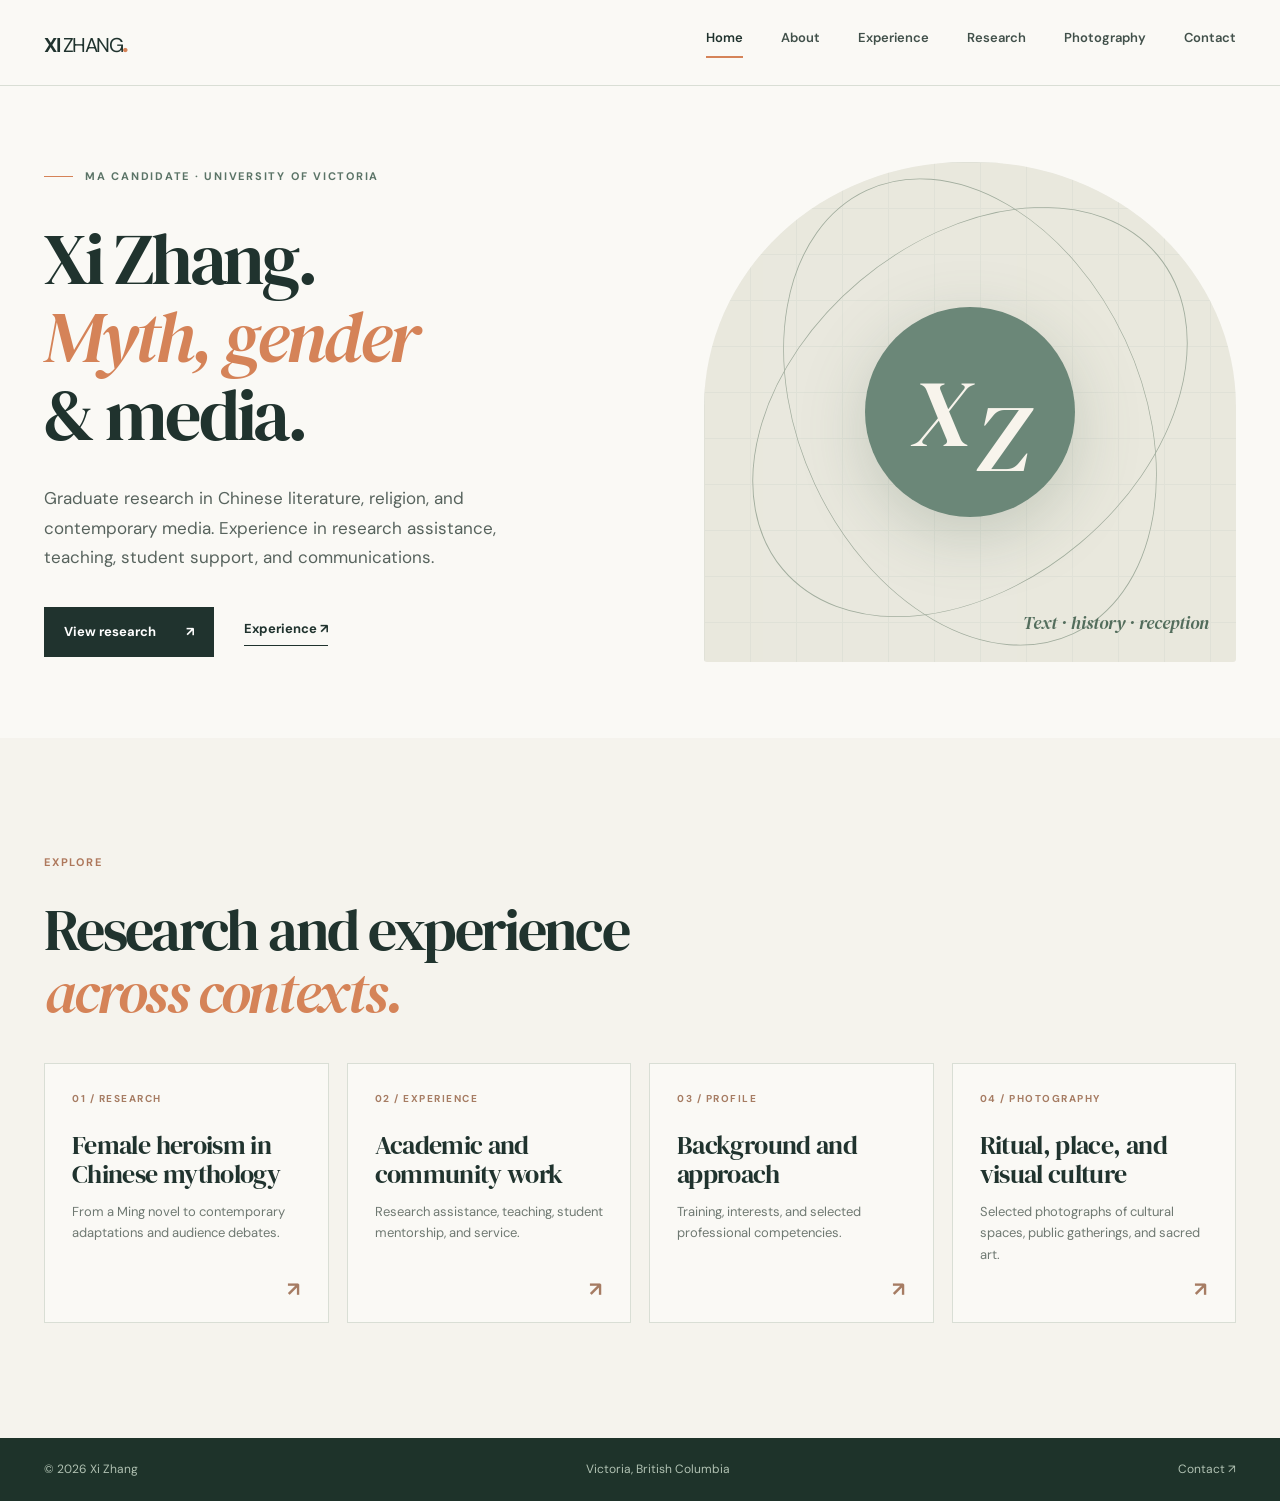
==== commit 4575dd0e: "Add photography portfolio with religious and cultural images" ====
--- a/index.html
+++ b/index.html
@@ -15,7 +15,7 @@
     <div class="shell header-inner">
       <a class="wordmark" href="index.html" aria-label="Xi Zhang, home">XI <span>ZHANG</span><span class="wordmark-dot">.</span></a>
       <button class="menu-button" type="button" aria-expanded="false" aria-controls="primary-nav">Menu <span aria-hidden="true">☰</span></button>
-      <nav id="primary-nav" class="nav" aria-label="Primary navigation"><a href="index.html" aria-current="page">Home</a><a href="about.html">About</a><a href="experience.html">Experience</a><a href="research.html">Research</a><a href="contact.html">Contact</a></nav>
+      <nav id="primary-nav" class="nav" aria-label="Primary navigation"><a href="index.html" aria-current="page">Home</a><a href="about.html">About</a><a href="experience.html">Experience</a><a href="research.html">Research</a><a href="photography.html">Photography</a><a href="contact.html">Contact</a></nav>
     </div>
   </header>
   <main id="main">
@@ -32,6 +32,7 @@
       <a class="page-card" href="research.html"><span>01 / RESEARCH</span><strong>Female heroism in Chinese mythology</strong><p>From a Ming novel to contemporary adaptations and audience debates.</p><span class="card-arrow" aria-hidden="true">↗</span></a>
       <a class="page-card" href="experience.html"><span>02 / EXPERIENCE</span><strong>Academic and community work</strong><p>Research assistance, teaching, student mentorship, and service.</p><span class="card-arrow" aria-hidden="true">↗</span></a>
       <a class="page-card" href="about.html"><span>03 / PROFILE</span><strong>Background and approach</strong><p>Training, interests, and selected professional competencies.</p><span class="card-arrow" aria-hidden="true">↗</span></a>
+      <a class="page-card" href="photography.html"><span>04 / PHOTOGRAPHY</span><strong>Ritual, place, and visual culture</strong><p>Selected photographs of cultural spaces, public gatherings, and sacred art.</p><span class="card-arrow" aria-hidden="true">↗</span></a>
     </div></div></section>
 </main>
   <footer class="site-footer">
--- a/styles.css
+++ b/styles.css
@@ -37,3 +37,29 @@
 .site-footer .footer-line a:hover{color:white}
 @media(max-width:900px){.page-card-grid{gap:12px}.page-card{padding:21px}.page-card strong{font-size:25px}}
 @media(max-width:680px){.nav a[aria-current="page"]{border-bottom:0;border-left:3px solid var(--orange);padding-left:12px}.page-home{min-height:0}.page-card-grid,.method-grid{grid-template-columns:1fr}.page-card{min-height:210px}.page-intro{padding-block:72px 67px;min-height:0}.page-intro+.section{padding-top:75px}.contact-page{padding-block:90px 70px;min-height:calc(100vh - 140px)}.contact-detail{flex-direction:column;gap:7px}.contact-page .email-link{margin-bottom:70px}}
+
+/* Photography portfolio */
+.home-overview .page-card-grid{grid-template-columns:repeat(4,minmax(0,1fr))}
+.home-overview .page-card strong{font-size:clamp(21px,2vw,28px)}
+.photo-intro{min-height:400px}
+.photo-section-heading{display:grid;grid-template-columns:1fr minmax(240px,390px);align-items:end;gap:8%;margin-bottom:45px}
+.photo-section-heading>p{color:var(--muted);font-size:15px;line-height:1.8;margin:0 0 5px}
+.photo-grid{display:grid;grid-template-columns:repeat(2,minmax(0,1fr));gap:40px 25px}
+.photo-card{margin:0;min-width:0}
+.photo-feature{grid-column:1 / -1}
+.photo-wide{grid-column:1 / -1;max-width:840px;margin-inline:auto;width:100%}
+.photo-image{display:block;overflow:hidden;background:#e6e8df;line-height:0}
+.photo-image img{display:block;width:100%;height:auto;transition:transform .3s ease}
+.photo-image:hover img,.photo-image:focus-visible img{transform:scale(1.018)}
+.photo-card figcaption{padding-top:16px;border-top:1px solid var(--line);margin-top:14px}
+.photo-number{color:#ac7456;font-size:10px;font-weight:700;letter-spacing:.16em}
+.photo-card h3{font-family:var(--serif);font-size:clamp(25px,2.4vw,36px);font-weight:400;line-height:1.2;margin:8px 0 5px}
+.photo-card figcaption p{color:var(--muted);font-size:13px;margin:0}
+.museum-section{max-width:1220px}
+.museum-photo{max-width:840px;margin-inline:auto}
+.photo-credit{font-size:12px;color:var(--muted);margin:48px 0 0}
+.research-photo-link{border-top:1px solid var(--line);padding-top:25px;margin:50px 0 0;color:var(--muted);font-size:14px}
+.research-photo-link .text-link{margin-left:8px}
+@media(max-width:1060px){.nav{gap:22px}.home-overview .page-card-grid{grid-template-columns:repeat(2,minmax(0,1fr))}}
+@media(max-width:680px){.home-overview .page-card-grid,.photo-grid,.photo-section-heading{grid-template-columns:1fr}.photo-section-heading{gap:22px}.photo-feature,.photo-wide{grid-column:auto}.photo-grid{gap:35px}.photo-intro{min-height:0}.photo-section-heading>p{max-width:520px}}
+@media(prefers-reduced-motion:reduce){.photo-image img{transition:none}}
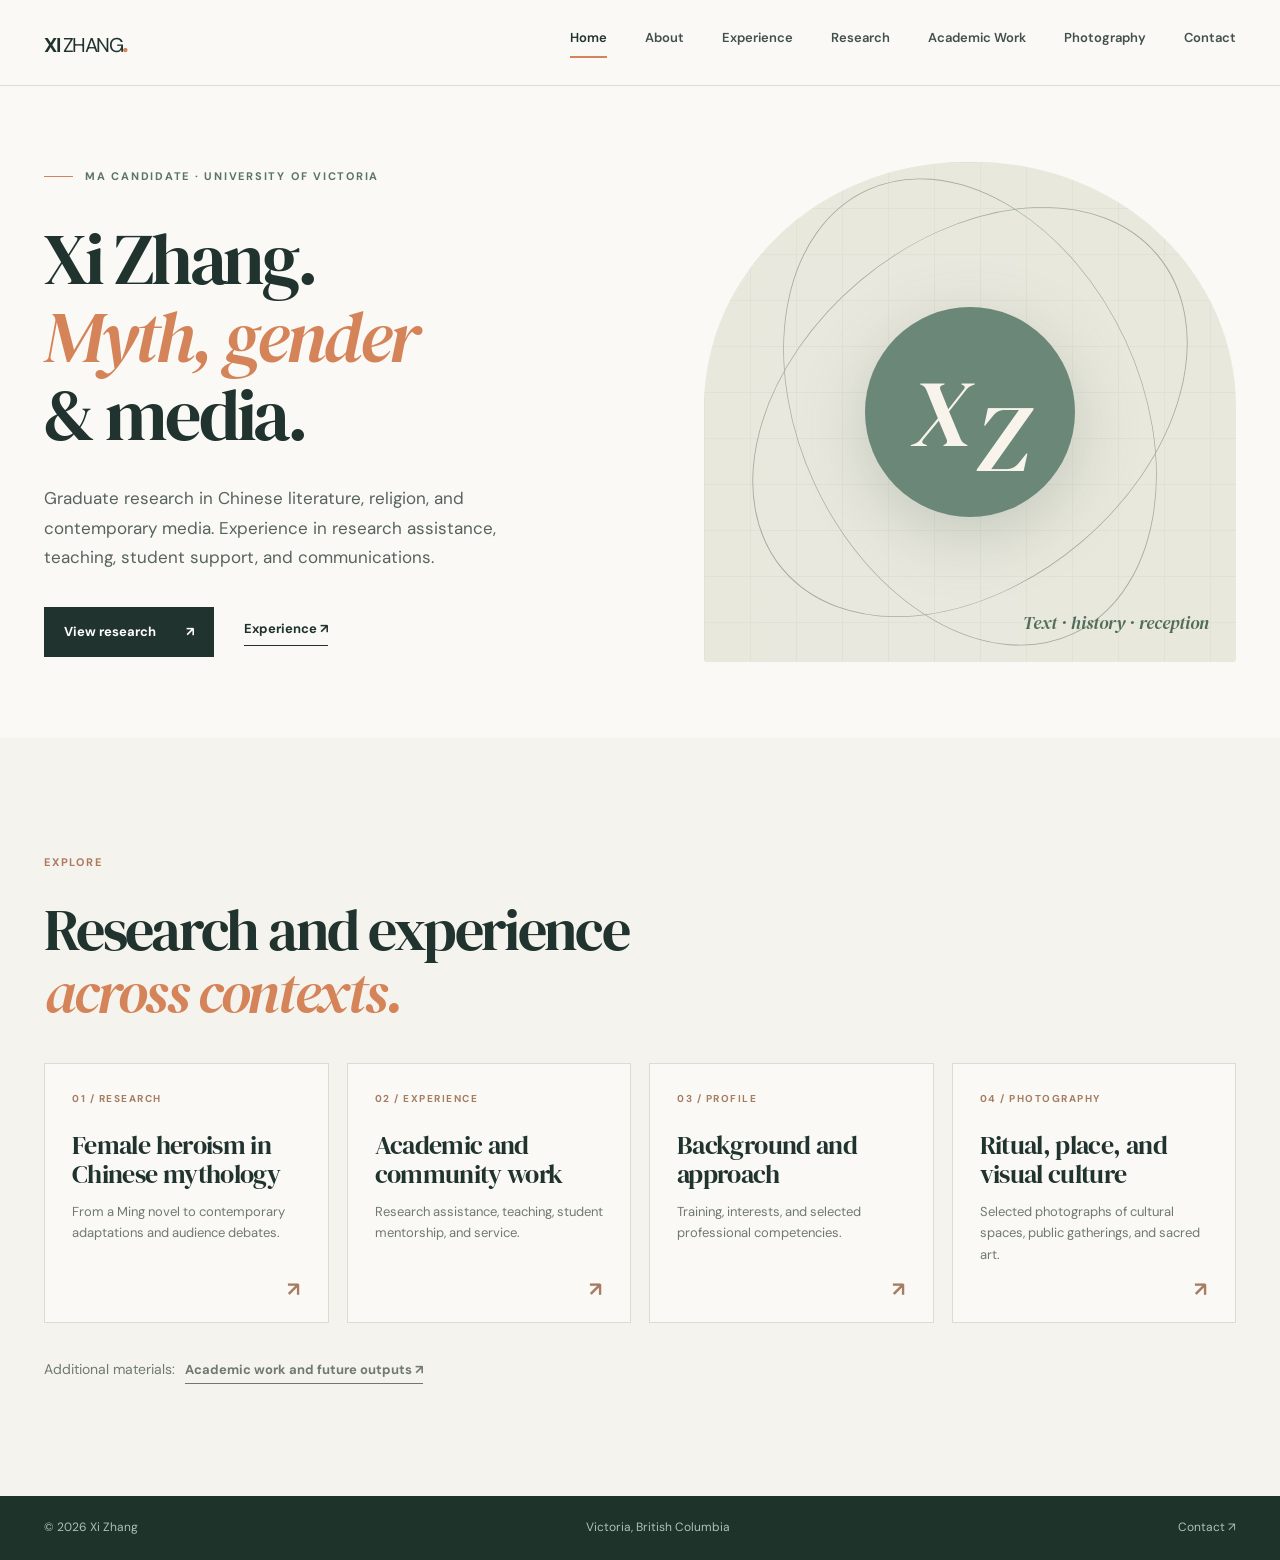
==== commit 678c79c0: "Reserve academic portfolio sections and subpages" ====
--- a/index.html
+++ b/index.html
@@ -15,7 +15,7 @@
     <div class="shell header-inner">
       <a class="wordmark" href="index.html" aria-label="Xi Zhang, home">XI <span>ZHANG</span><span class="wordmark-dot">.</span></a>
       <button class="menu-button" type="button" aria-expanded="false" aria-controls="primary-nav">Menu <span aria-hidden="true">☰</span></button>
-      <nav id="primary-nav" class="nav" aria-label="Primary navigation"><a href="index.html" aria-current="page">Home</a><a href="about.html">About</a><a href="experience.html">Experience</a><a href="research.html">Research</a><a href="photography.html">Photography</a><a href="contact.html">Contact</a></nav>
+      <nav id="primary-nav" class="nav" aria-label="Primary navigation"><a href="index.html" aria-current="page">Home</a><a href="about.html">About</a><a href="experience.html">Experience</a><a href="research.html">Research</a><a href="academic-work.html">Academic Work</a><a href="photography.html">Photography</a><a href="contact.html">Contact</a></nav>
     </div>
   </header>
   <main id="main">
@@ -33,7 +33,7 @@
       <a class="page-card" href="experience.html"><span>02 / EXPERIENCE</span><strong>Academic and community work</strong><p>Research assistance, teaching, student mentorship, and service.</p><span class="card-arrow" aria-hidden="true">↗</span></a>
       <a class="page-card" href="about.html"><span>03 / PROFILE</span><strong>Background and approach</strong><p>Training, interests, and selected professional competencies.</p><span class="card-arrow" aria-hidden="true">↗</span></a>
       <a class="page-card" href="photography.html"><span>04 / PHOTOGRAPHY</span><strong>Ritual, place, and visual culture</strong><p>Selected photographs of cultural spaces, public gatherings, and sacred art.</p><span class="card-arrow" aria-hidden="true">↗</span></a>
-    </div></div></section>
+    </div><p class="home-materials-link">Additional materials: <a class="text-link" href="academic-work.html">Academic work and future outputs ↗</a></p></div></section>
 </main>
   <footer class="site-footer">
     <div class="shell footer-line"><span>© <span id="year">2026</span> Xi Zhang</span><span>Victoria, British Columbia</span><a href="contact.html">Contact ↗</a></div>
--- a/styles.css
+++ b/styles.css
@@ -63,3 +63,35 @@
 @media(max-width:1060px){.nav{gap:22px}.home-overview .page-card-grid{grid-template-columns:repeat(2,minmax(0,1fr))}}
 @media(max-width:680px){.home-overview .page-card-grid,.photo-grid,.photo-section-heading{grid-template-columns:1fr}.photo-section-heading{gap:22px}.photo-feature,.photo-wide{grid-column:auto}.photo-grid{gap:35px}.photo-intro{min-height:0}.photo-section-heading>p{max-width:520px}}
 @media(prefers-reduced-motion:reduce){.photo-image img{transition:none}}
+
+/* Reserved academic materials */
+.nav a[aria-current="location"]{color:var(--ink);border-bottom:2px solid var(--orange);padding-bottom:7px}
+.home-materials-link{color:var(--muted);font-size:14px;margin:35px 0 0}
+.home-materials-link .text-link{margin-left:6px}
+.hub-intro{display:grid;grid-template-columns:1fr 1fr;gap:4% 9%;align-items:start;margin-bottom:65px}
+.hub-intro .section-index{grid-column:1 / -1;margin-bottom:0}
+.hub-intro>div{padding-top:12px}
+.hub-intro>div p{max-width:480px;color:var(--muted);font-size:15px;line-height:1.8}
+.hub-intro cite{font-style:italic}
+.material-grid{display:grid;grid-template-columns:repeat(2,minmax(0,1fr));gap:18px}
+.material-card{min-height:260px;border:1px solid var(--line);padding:27px;background:var(--paper);text-decoration:none;display:flex;flex-direction:column;transition:border-color .2s,transform .2s}
+.material-card:hover,.material-card:focus-visible{border-color:#a4b2a5;transform:translateY(-3px)}
+.material-card>span,.material-card small,.slot-empty>span{font-size:10px;font-weight:700;letter-spacing:.15em;color:#aa795e}
+.material-card h3{font-family:var(--serif);font-size:32px;font-weight:400;letter-spacing:-.025em;line-height:1.2;margin:28px 0 12px}
+.material-card p{color:var(--muted);font-size:14px;max-width:370px;margin:0 0 20px}
+.material-card small{margin-top:auto}
+.hub-note{font-size:13px;color:var(--muted);margin:30px 0 0}
+.material-intro{min-height:360px}
+.back-link{display:inline-block;text-decoration:none;color:#617168;font-size:13px;font-weight:700;margin-bottom:42px}
+.back-link:hover{color:#bb6d46}
+.material-slots{max-width:1050px}
+.material-slot{display:grid;grid-template-columns:minmax(250px,1fr) minmax(250px,1fr);gap:10%;border-top:1px solid var(--line);padding:45px 0 60px}
+.material-slot .section-index{margin-bottom:20px}
+.material-slot h2{font-size:clamp(35px,3.5vw,52px)}
+.slot-empty{border:1px dashed #c7d0c5;min-height:180px;padding:25px;display:flex;flex-direction:column;justify-content:center}
+.slot-empty p{color:var(--muted);font-size:14px;line-height:1.75;max-width:360px;margin:14px 0 0}
+.slot-empty a{text-decoration:underline;text-underline-offset:3px}
+.materials-contact{font-size:14px;color:var(--muted);border-top:1px solid var(--line);padding-top:27px;margin:0}
+.materials-contact .text-link{margin-left:5px}
+@media(max-width:900px){.nav{gap:14px}.nav a{font-size:12px}}
+@media(max-width:680px){.nav a[aria-current="location"]{border-bottom:0;border-left:3px solid var(--orange);padding-left:12px}.hub-intro,.material-grid,.material-slot{grid-template-columns:1fr}.hub-intro{gap:20px;margin-bottom:45px}.hub-intro .section-index{grid-column:auto}.hub-intro>div{padding-top:0}.material-card{min-height:225px}.material-slot{gap:22px;padding:38px 0 45px}.material-intro{min-height:0}.back-link{margin-bottom:32px}}
